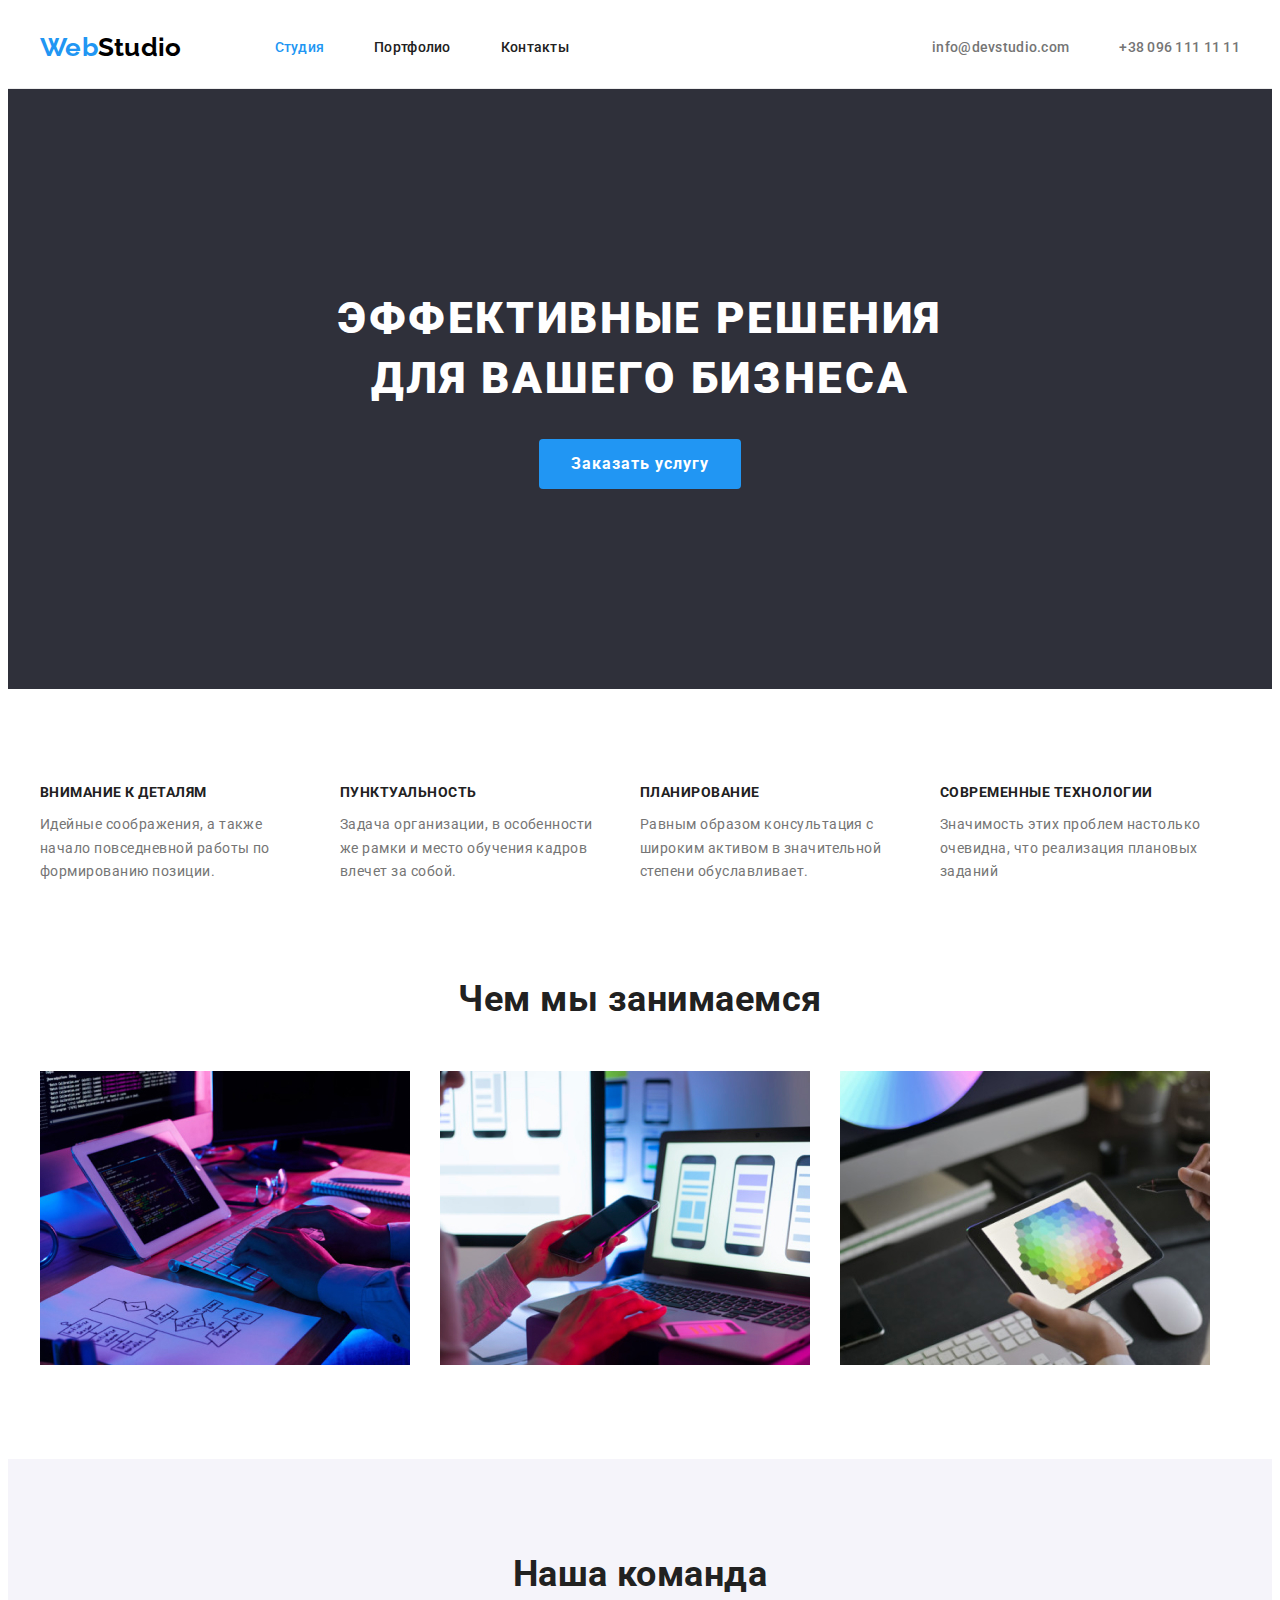
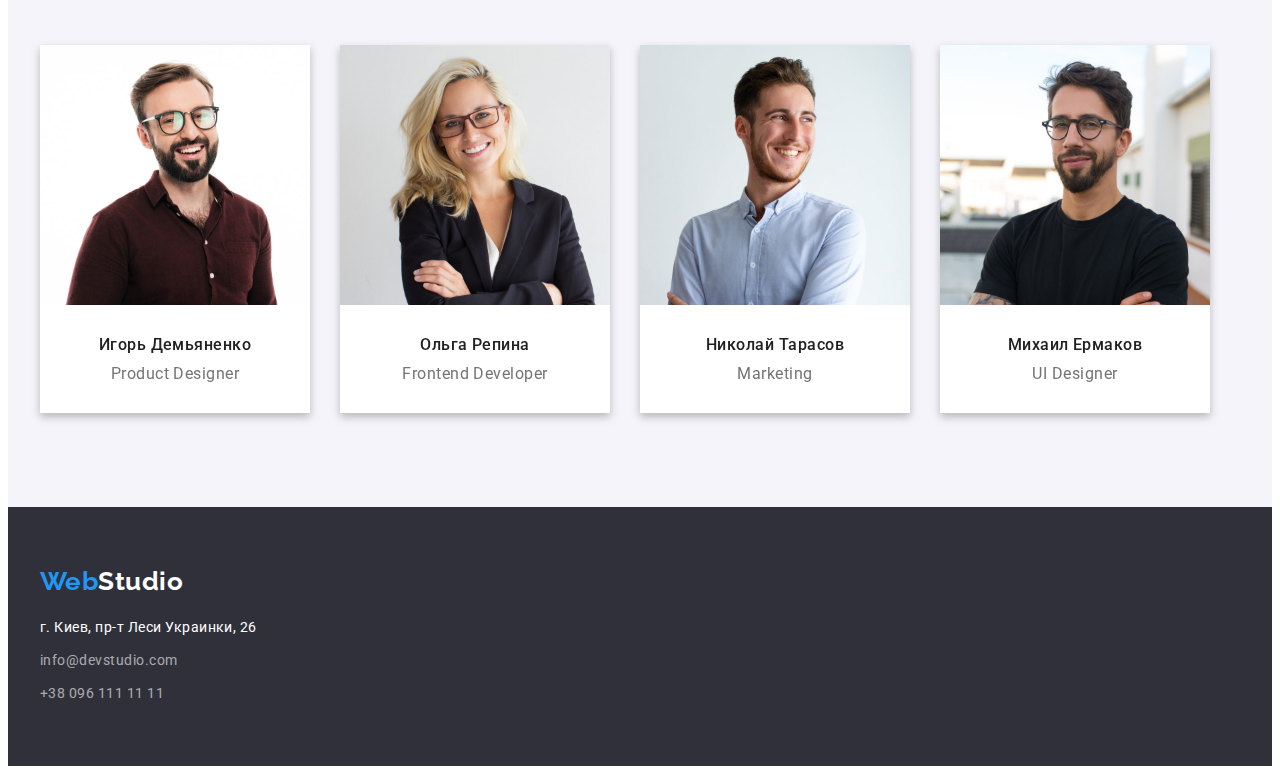
==== index.html @ c3791f67 "Initial commit" ====
<!DOCTYPE html>
<html lang="ru">
<head>
    <meta charset="UTF-8">
    <meta http-equiv="X-UA-Compatible" content="IE=edge">
    <meta name="viewport" content="width=device-width, initial-scale=1.0">
    <title>Главная страница Web Studio</title>
    <!--Project fonts-->
    <link href="https://fonts.googleapis.com/css2?family=Raleway:wght@700&family=Roboto:wght@400;500;700;900&display=swap"
        rel="stylesheet">
    <!--Normalize-->    
    <link rel="stylesheet" href="https://cdnjs.cloudflare.com/ajax/libs/modern-normalize/1.1.0/modern-normalize.min.css"
        integrity="sha512-wpPYUAdjBVSE4KJnH1VR1HeZfpl1ub8YT/NKx4PuQ5NmX2tKuGu6U/JRp5y+Y8XG2tV+wKQpNHVUX03MfMFn9Q=="
        crossorigin="anonymous" referrerpolicy="no-referrer" />
    <!--Costom styles-->
        <link rel="stylesheet" href="./css/styles.css">

</head>
<body>

    <!--Верхняя линия-->
    <header class="header">
        <div class="container main-nav">
        <nav class="main-nav">
        <a class="logo" href="./index.html">Web<span class="logoblk">Studio</span></a>

        <ul class="site-nav">
            <li class="item"><a href="" class="link current">Cтудия</a></li>
            <li class="item"><a href="./portfolio.html" class="link">Портфолио</a></li>
            <li class="item"><a href="" class="link">Контакты</a></li>
            </ul>
        </nav>
        <ul class="auth-nav">
            <li class="item">
                <a href="mailto:info@devstudio.com" class="link">info@devstudio.com</a>
            </li>

            <li class="item"><a href="tel:+380961111111" class="link">+38 096 111 11 11</a></li>
        </ul>
        </div>
    </header>
    <!--Контент-->
    <main>

        <!--Герой-->
        <section class="hero">
                <div class="container">
                <h1 class="hero-title">Эффективные решения для вашего бизнеса</h1>
                <button type="button" class="button">Заказать услугу</button>
                </div>
        </section>
        <!--Особенности-->
        <section class="section-feature section">
            <div class="container">
            <h2 class="section-title hidden">Наши преимущества</h2><!--скрытый заголовок-->
            <ul class="feature-list">
                <li class="item">
                    <h3 class="title">Внимание к деталям</h3>
                    <p class="feature-text">Идейные соображения, а также начало повседневной работы по формированию позиции.</p>
                </li>
                <li class="item">
                    <h3 class="title">Пунктуальность</h3>
                    <p class="feature-text">Задача организации, в особенности же рамки и место обучения кадров влечет за собой.</p>
                </li>
                <li class="item">
                    <h3 class="title">Планирование</h3>
                    <p class="feature-text">Равным образом консультация с широким активом в значительной степени обуславливает.</p>
                </li>
                <li class="item">
                    <h3 class="title">Современные технологии</h3>
                    <p class="feature-text">Значимость этих проблем настолько очевидна, что реализация плановых заданий</p>
                </li>
            </ul>
            </div>
        </section>
        <!--Чем мы занимаемся-->
        <section class="section-work section">
            <div class="container">
            <h2 class="section-title">Чем мы занимаемся</h2>
            <ul class="work-list">
                <li class="item">
                    <img class="images" src="./images/box/box1.jpg" alt="iPad c клавиатурой" width="370" height="294"/>
                </li>
                <li class="item">
                    <img class="images" src="./images/box/box2.jpg" alt="Работа за ноутбуком" width="370" height="294"/>
                </li>
                <li class="item">
                    <img class="images" src="./images/box/box3.jpg" alt="выбор цвета на iPad " width="370" height="294"/>
                </li>
            </ul>
            </div>
        </section>
        <!--Наша команда-->
        <section class="section-team section"> 
            <div class="container">
            <h2 class="section-title">Наша команда</h2>
            <ul class="team-list">
                <li class="item">
                    <img class="imeges" src="./images/teamcard/img1.jpg" alt="Product Designer" width="270" height="260">
                    <div class="team-description">
                    <p class="team-name">Игорь Демьяненко</p>
                    <p class="team-text">Product Designer</p>
                    </div>
                </li>
                <li class="item">
                    <img class="imeges" src="./images/teamcard/img2.jpg" alt="Frontend Developer" width="270" height="260">
                    <div class="team-description">
                    <p class="team-name">Ольга Репина</p>
                    <p class="team-text">Frontend Developer</p>
                    </div>
                </li>
                <li class="item">
                    <img class="imeges" src="./images/teamcard/img3.jpg" alt="Marketing" width="270" height="260">
                    <div class="team-description">
                    <p class="team-name">Николай Тарасов</p>
                    <p class="team-text">Marketing</p>
                    </div>
                </li>
                <li class="item">
                    <img class="imeges" src="./images/teamcard/img4.jpg" alt="UI Designer" width="270" height="260">
                    <div class="team-description">
                    <p class="team-name">Михаил Ермаков</p>
                    <p class="team-text">UI Designer</p>
                    </div>
                </li>
            </ul>
            </div>
        </section>
    </main>
    <!--Подвал-->
    <footer class="footer">
        <div class="container">
        <a class="logo" href="./index.html">Web<span class="logo-white">Studio</span></a>
        <address class="address">            
            
                    <p>г. Киев, пр-т Леси Украинки, 26</p>

                    <a href="mailto:info@devstudio.com" class="address-link">info@devstudio.com</a>
                
                    <a href="tel:+380961111111" class="address-link">+38 096 111 11 11</a> 
        
        </address>
        </div>

    </footer>
    
</body>
</html>
---- css/styles.css ----
:root {
    --primary-text-color:#757575;
    --title-text-color:#212121;
    --accent-color:#2196F3;
}
/* Главная страница */
body {
 background-color: #FFFFFF;
 color: var(--primary-text-color);
 font-family: Roboto, sans-serif;
 letter-spacing: 0.03em;
}

h1,h2,h3,h4,h5,h6,p,ul {
    margin: 0;
    padding: 0;
}

img {
    display: block;
    max-width: 100%;
    height: auto;
}

/* Утилиты */
.site-nav,
.auth-nav {
    list-style: none;
    padding: 0;
    margin: 0;
}
.container {
    width: 1200px;
    padding-left: 15px;
    padding-right: 15px;
    margin-left: auto;
    margin-right: auto;
    /* outline: 2px solid tomato; */
}  
.section {
    padding-top: 94px;
    padding-bottom: 94px;
}
.container .hidden {
    display: none;
}


/* Верхняя линия */

.header {  
 letter-spacing: 0.02em;
 font-weight: 500;
 font-size: 14px;
 line-height: 1.14;

 border-bottom: 1px solid #ECECEC;
}
.header .container {

}

  
.main-nav {
    display: flex;
    align-items: center;
}

.logo {
    margin-right: 93px;
    

    color: var(--accent-color);
    font-family: Raleway, cursive;
    font-weight: 700;
    font-size: 26px;
    line-height: 1.14;
    text-decoration: none;
}
.logoblk {
    color: #000000;
}
.logo-white {
    color: #ffffff;
}

/* Site nav */

.site-nav{
    display: flex;
}
.site-nav .item:not(:last-child) {
    margin-right: 50px;    
}
.site-nav .link {
    display: block;
    padding-top: 32px;
    padding-bottom: 32px;

    color:var(--title-text-color);
    text-decoration: none;  
}
.site-nav .link:hover, 
.site-nav .link:focus {
    color: var(--accent-color);
}

.site-nav .link.current {
    color: var(--accent-color);
}

/* Auth nav */

.auth-nav {
    display: flex;
    margin-left: auto;
}
.auth-nav .item:not(:last-child){
    margin-right: 50px;
}

.auth-nav .link {
    color:var(--primary-text-color);
    text-decoration: none;
}
.auth-nav .link:hover,
.auth-nav .link:focus{
    color: var(--accent-color);
}


/* Main */
/* Hero */

.hero {
    background-color: #2F303A;
    text-align: center;
    
    padding-top: 200px;
    padding-bottom: 200px;
 
}



.hero-title {
    margin: auto;
    width: 696px;
    text-align: center;
    margin-top: 0;
    margin-bottom: 30px;
    color: #FFFFFF;
       

    font-weight: 900;
    font-size: 44px;
    line-height: 1.36;
    letter-spacing: 0.06em;
    text-transform: uppercase;
    

}

/* Button */
.button {
    font-family: 'Roboto',sans-serif;
    color: #ffffff;
    background-color:var(--accent-color);
    font-weight: 700;
    font-size: 16px;
    line-height: 1.9;
    /* display: flex; */
    align-items: center;
    text-align: center;
    letter-spacing: 0.06em;
    cursor: pointer;

    border-radius: 4px;
    border: transparent;
    padding: 10px 32px;
    min-width: 200px;
    min-height: 50px;
    
}

.button:hover {
    background-color: #188CE8;
}
/* .button.primary{
   .button.secondary{  */

/* Section feature (Особености)*/

.section-feature {
    padding-bottom: 0;
}


.feature-list{
    list-style: none;
    display: flex;    
}

.feature-list .item {
    margin-right: 30px;
}
.feature-list .item:nth-child(4n){
    margin-right: 0;
}
.section-title {
    color: var(--title-text-color);
    font-weight: 700;
    font-size: 36px;
    line-height: 1.17;
    text-align: center;

    margin-top: 0px;
    margin-bottom: 50px;
}
.feature-list .title {
    color: var(--title-text-color);
    font-weight: 700;
    font-size: 14px;
    line-height: 1.4;
    text-transform: uppercase;

    margin-bottom: 10px;
    
}
.feature-text {
    font-size: 14px;
    line-height: 1.71;
    width: 270px; 
}

/* Work (Чем мы занимаемся) */

.section-work {

   
}
.work-list {
    display: flex;
    margin-bottom: 0;
    list-style: none;
}
.work-list .item {
   margin-right: 30px;  
}
.work-list .item:nth-child(3n){
    margin-right: 0px;
}
.work-list .images {
    display: block;
    height: auto;
    max-width: 100%;
}

/* Team (Наша команда) */

.section-team {
    background-color: #F5F4FA;
    
}
.team-list{
    list-style: none;
    display: flex;
}
.team-list .item {
    
    margin-right: 30px;
    background-color: #ffffff;
    filter: drop-shadow(0px 4px 4px rgba(0, 0, 0, 0.25));
}
.team-list .item:nth-child(4n){
    margin-right: 0;
}
.team-description {
    padding-top: 30px;
    padding-bottom: 30px;
    
}
.team-list .imeges {
    
}
.team-name {
    /* padding-top: 30px;
    padding-bottom: 10px; */

    color: var(--title-text-color);
    font-weight: 500;
    font-size: 16px;
    line-height: 1.19;

    text-align: center;
    padding-bottom: 10px;

}
.team-text {
    font-size: 16px;
    line-height: 1.19;
    text-align: center;

    /* padding-bottom: 30px; */
}
/* Footer */

.footer {
    padding-top: 60px;
    padding-bottom: 60px;

    background-color: #2F303A;   
}
.footer .logo {
    display: block;
    padding-bottom: 20px;
}
/* Address */

.address-link {
    color:rgba(255, 255, 255, 0.6);
    text-decoration: none;
    display: block; 
    margin-top: 9px;  
}

.address {
    color: #ffffff;
    font-family: Roboto , sans-serif;
    font-style: normal;
    font-weight: 400;
    font-size: 14px;
    line-height: 1.71;

    display: block;    
}

.address-link:hover,
.address-link:focus{
   color: var(--accent-color); 
}

/* Портфолио */

/* Button */

.list-filter { 
    display: flex;
    margin-bottom: 50px;

    align-items: center;
    justify-content: center;
    list-style: none;

    
}
.list-filter .item {
    margin-right: 8px;
    
}
.list-filter .item:nth-child(5n){
    margin-right: 0;
}
.btn-filter {
    font-family: Roboto ,sans-serif;
    color: var(--title-text-color);
    background-color: #F5F4FA;
    font-weight: 500;
    font-size: 16px;
    line-height: 1.62;
    text-align: center;
    letter-spacing: 0.03em;
    list-style: none;
    cursor: pointer;
    

    border-radius: 4px;
    border: none;
    padding: 6px 22px;
    
}
.btn-filter:hover,
.btn-filter:focus {
    color: #ffffff;
    background-color:var(--accent-color);
}
/* Gallery (Галерея) */


.gallery {
    display: flex;
    flex-wrap: wrap;
    list-style: none;    
}
.gallery .items {
    width: 370px;
    margin-right: 30px;
    margin-bottom: 30px;
    
    display: block;        
}
.gallery .items:hover {
    box-shadow: 0px 4px 4px rgba(0, 0, 0, 0.25);
}

.items .gallery-link{
    display: block;
      
}
.gallery .items:nth-child(3n){
    margin-right: 0;
}
.gallery .items:nth-last-child(-n + 3){
    margin-bottom: 0;
}
.gallery-link {
    text-decoration: none;        
}
.gallery-title {

    color: var(--title-text-color);
    font-weight: 700;
    font-size: 18px;
    line-height: 2;
    letter-spacing: 0.06em;
    
}
.gallery-text {
    color: var(--primary-text-color);
    font-size: 16px;
    line-height: 1.88;   
}
  

.gallery-description {

    padding: 20px 24px;
    border: 1px solid #EEEEEE;;
    border-top: none;    
}
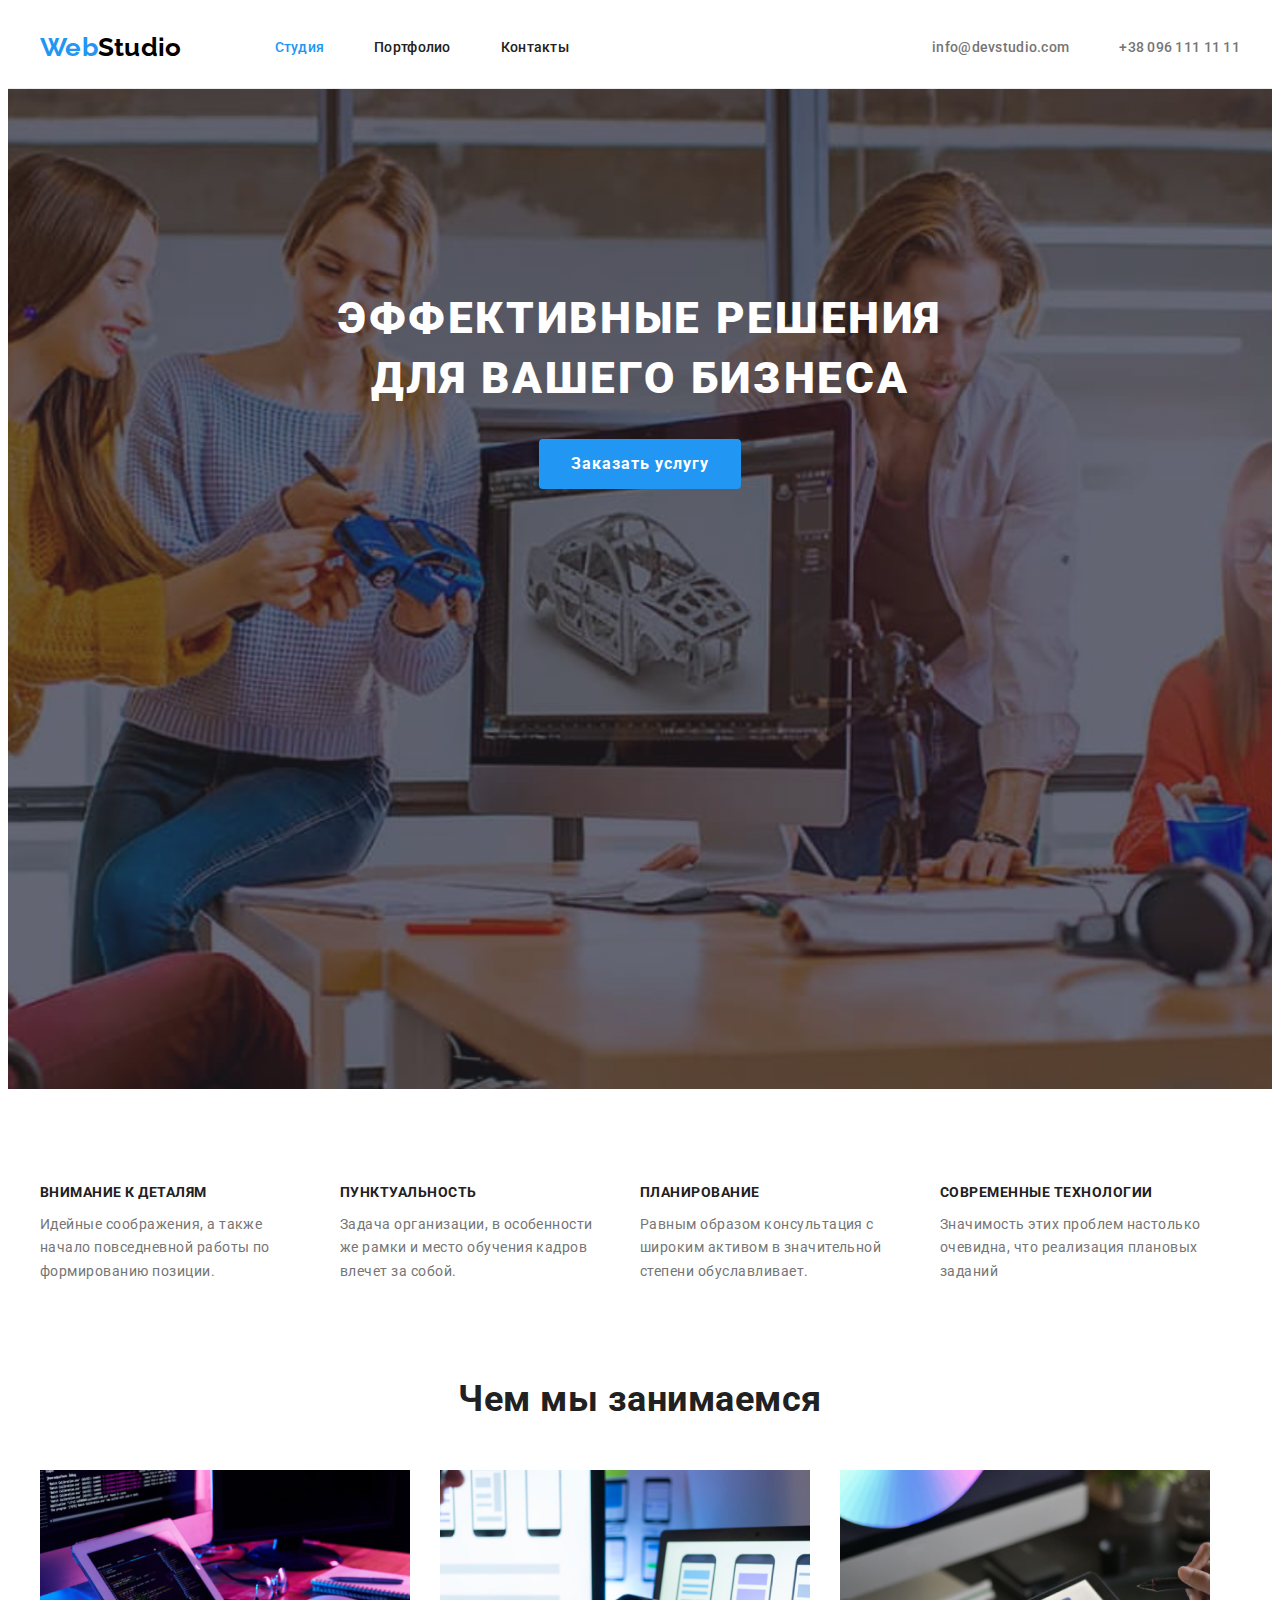
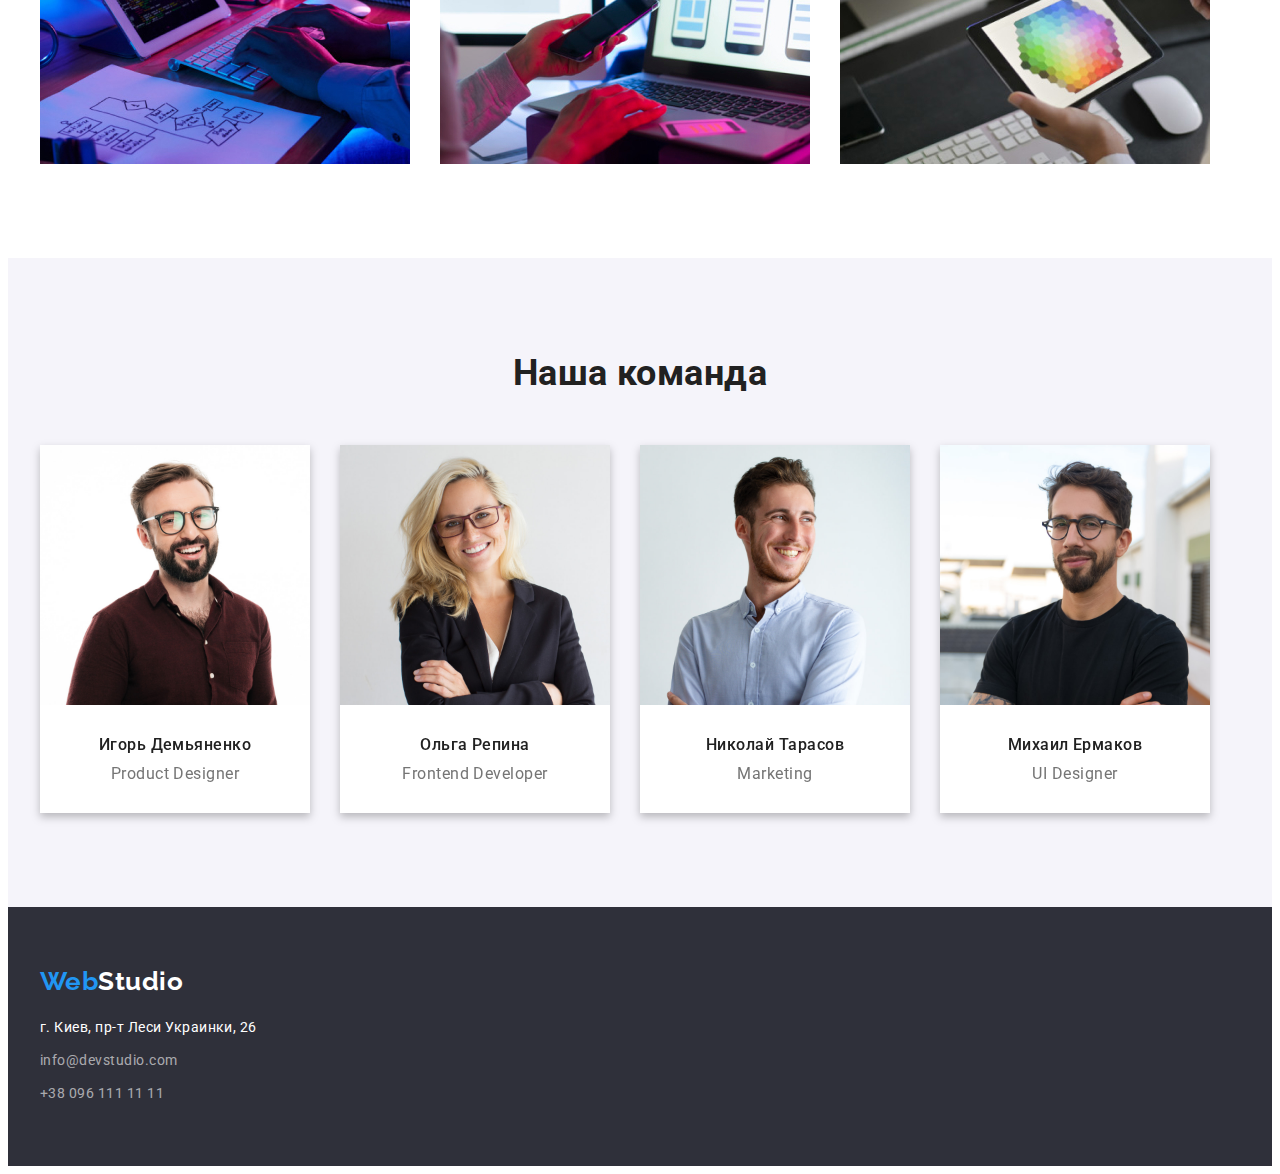
==== commit af835dbc: "Добавляет фон секции герой" ====
--- a/index.html
+++ b/index.html
@@ -43,7 +43,7 @@
     <main>
 
         <!--Герой-->
-        <section class="hero">
+        <section class="hero overlay">
                 <div class="container">
                 <h1 class="hero-title">Эффективные решения для вашего бизнеса</h1>
                 <button type="button" class="button">Заказать услугу</button>
--- a/css/styles.css
+++ b/css/styles.css
@@ -130,6 +130,7 @@
 
 
 /* Main */
+
 /* Hero */
 
 .hero {
@@ -137,8 +138,7 @@
     text-align: center;
     
     padding-top: 200px;
-    padding-bottom: 200px;
- 
+    padding-bottom: 200px; 
 }
 
 
@@ -151,7 +151,6 @@
     margin-bottom: 30px;
     color: #FFFFFF;
        
-
     font-weight: 900;
     font-size: 44px;
     line-height: 1.36;
@@ -169,7 +168,6 @@
     font-weight: 700;
     font-size: 16px;
     line-height: 1.9;
-    /* display: flex; */
     align-items: center;
     text-align: center;
     letter-spacing: 0.06em;
@@ -179,8 +177,7 @@
     border: transparent;
     padding: 10px 32px;
     min-width: 200px;
-    min-height: 50px;
-    
+    min-height: 50px;   
 }
 
 .button:hover {
@@ -188,6 +185,23 @@
 }
 /* .button.primary{
    .button.secondary{  */
+
+.overlay{
+    max-width: 1600px;
+    height: 600px;
+    margin-left: auto;
+    margin-right: auto;
+    background-image:linear-gradient(
+        to right,
+        rgba(47, 48, 58, 0.4),
+        rgba(47, 48, 58, 0.4)
+    ),   
+    url("../images/hero/Img\ \(1\).jpg");
+
+    background-size:cover;
+    background-repeat: no-repeat;
+    background-position: center;
+}    
 
 /* Section feature (Особености)*/
 
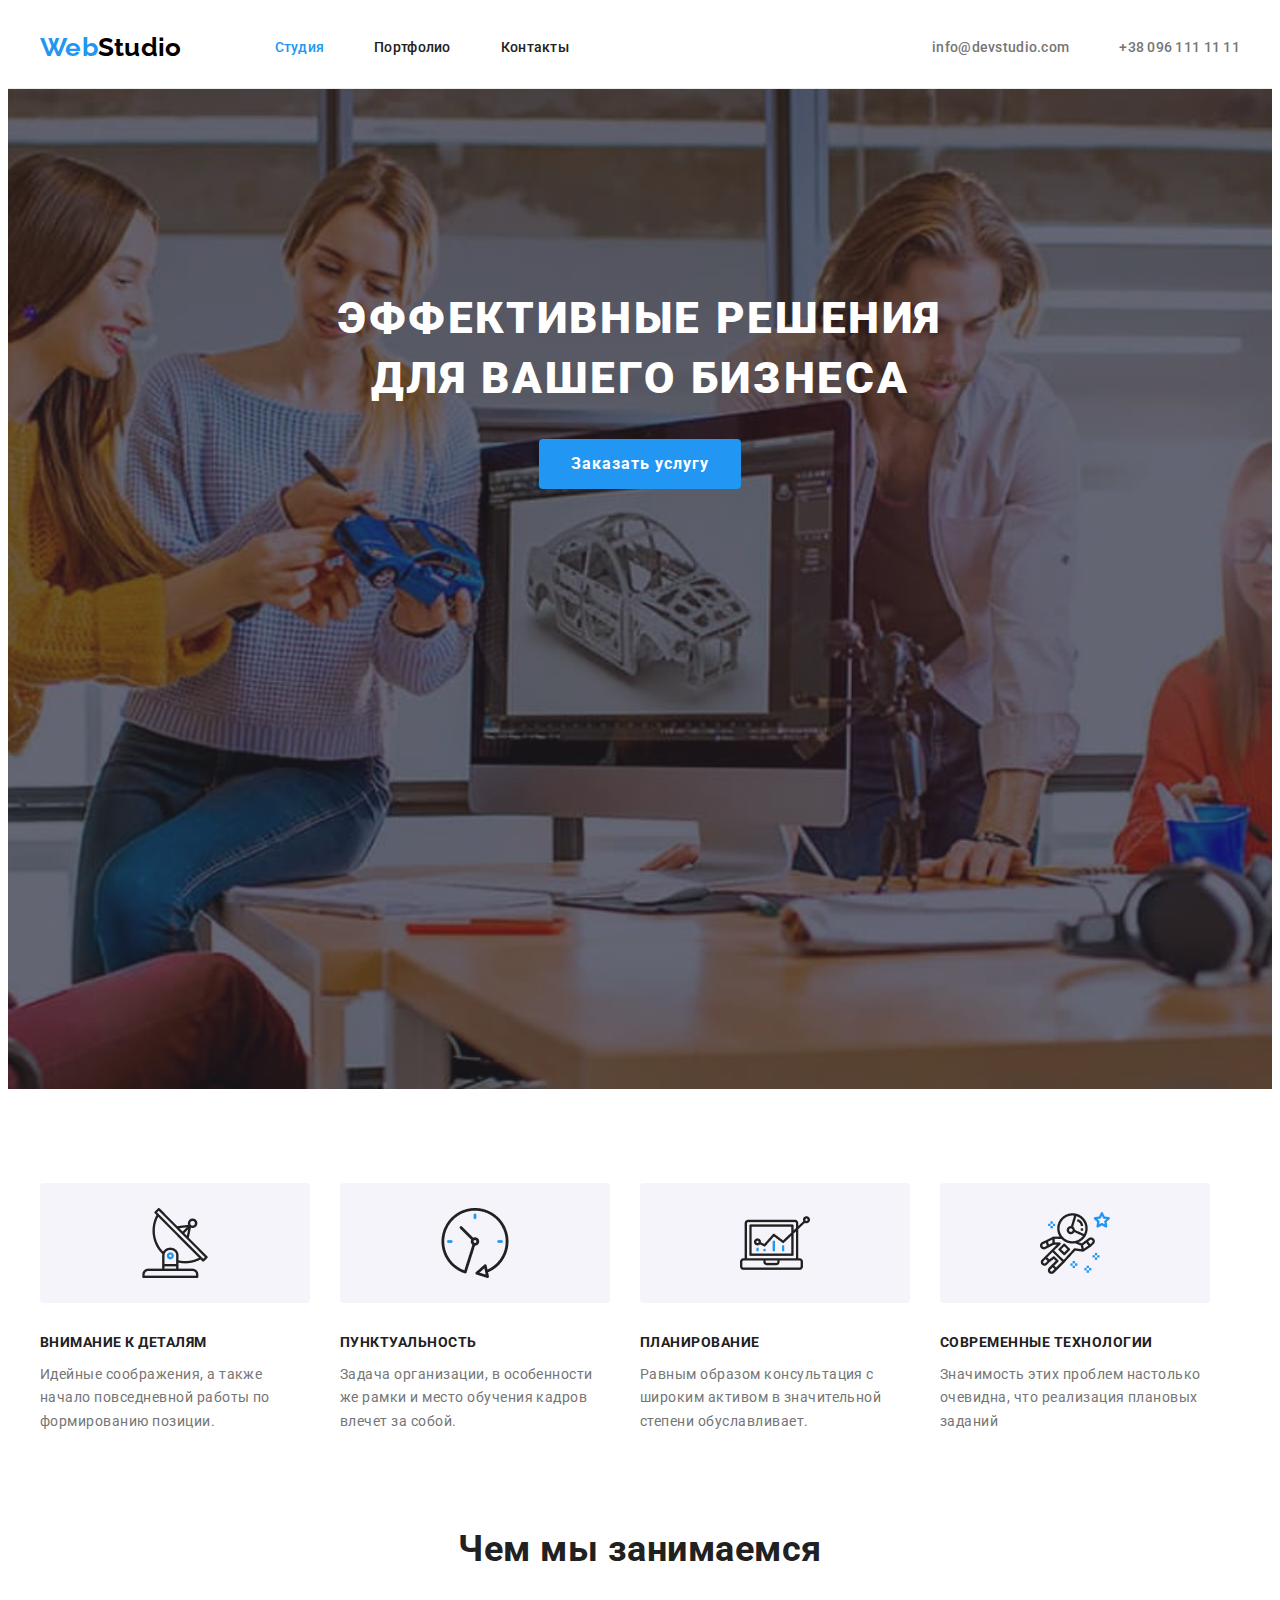
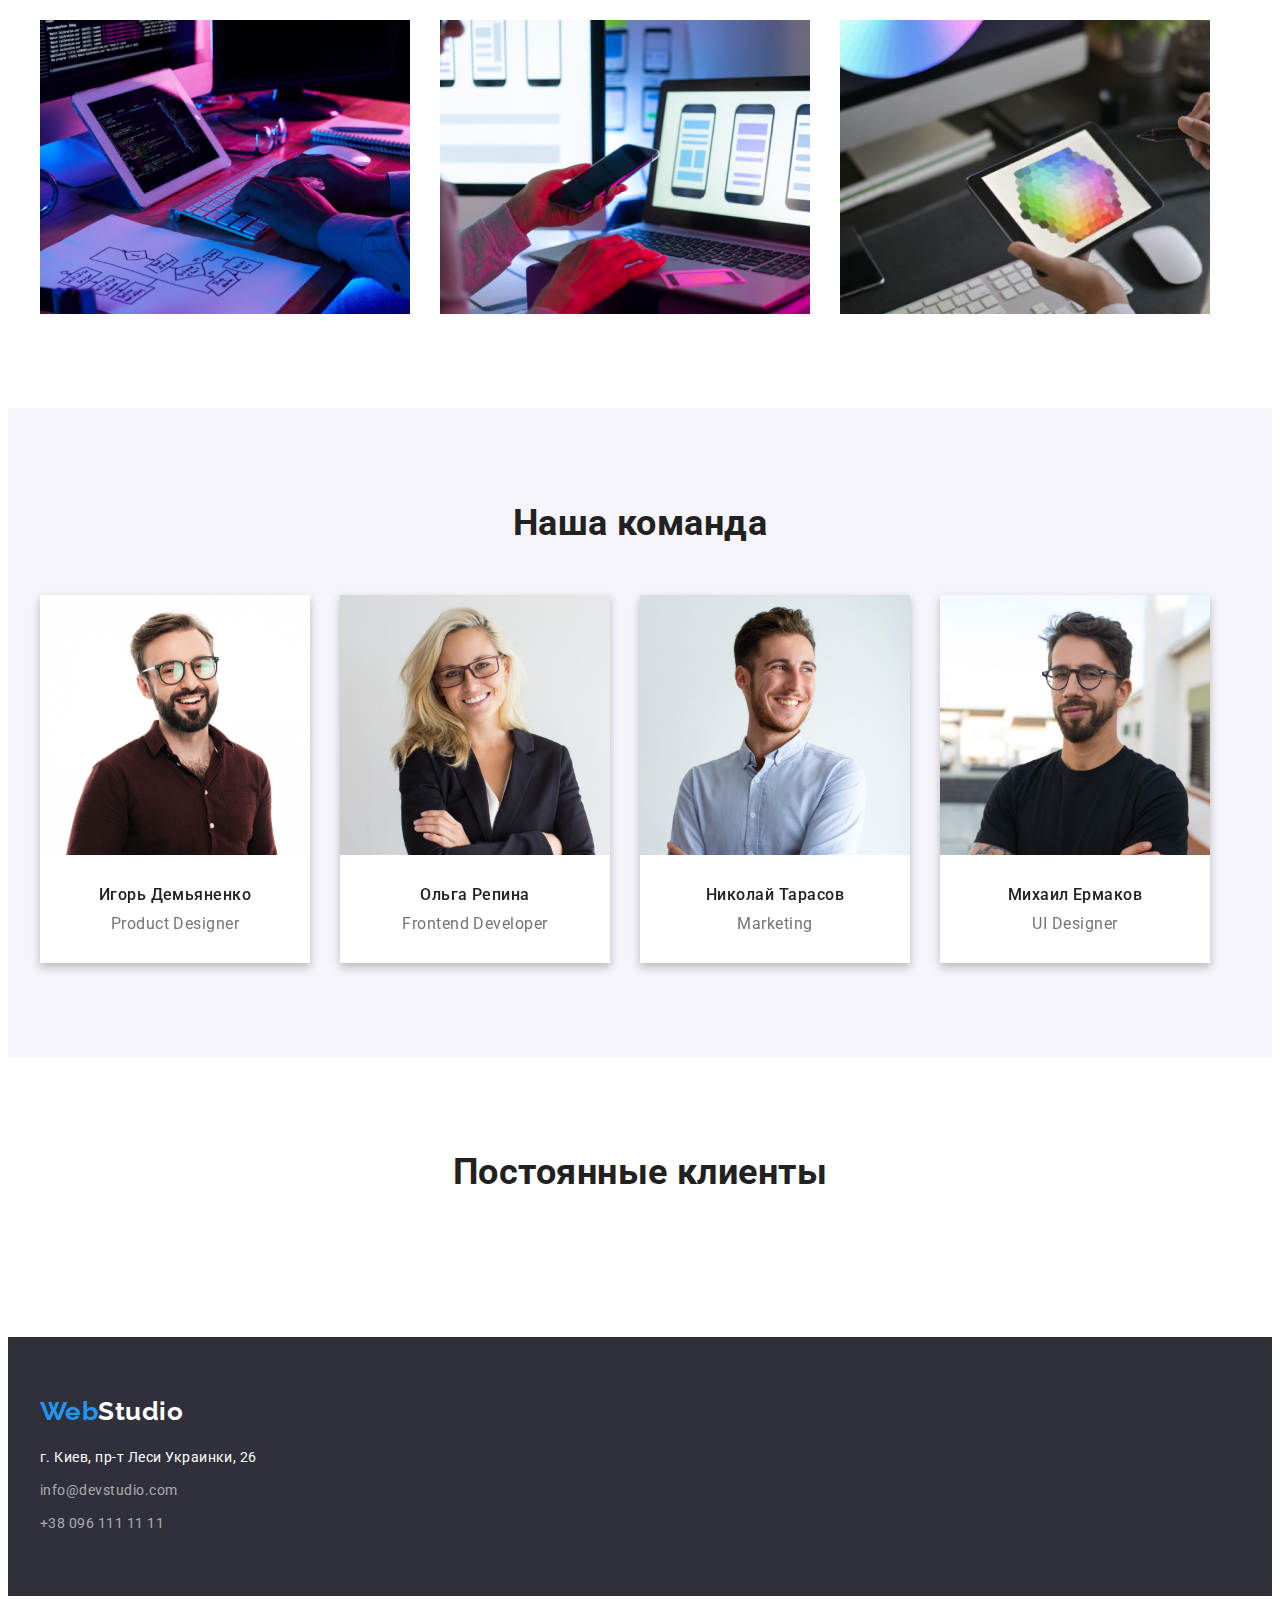
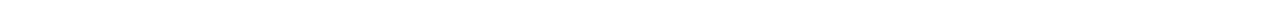
==== commit aecf98f1: "Добавляет иконки в "особенности "" ====
--- a/index.html
+++ b/index.html
@@ -54,19 +54,19 @@
             <div class="container">
             <h2 class="section-title hidden">Наши преимущества</h2><!--скрытый заголовок-->
             <ul class="feature-list">
-                <li class="item">
+                <li class="item icon-antenna">
                     <h3 class="title">Внимание к деталям</h3>
                     <p class="feature-text">Идейные соображения, а также начало повседневной работы по формированию позиции.</p>
                 </li>
-                <li class="item">
+                <li class="item icon-clock">
                     <h3 class="title">Пунктуальность</h3>
                     <p class="feature-text">Задача организации, в особенности же рамки и место обучения кадров влечет за собой.</p>
                 </li>
-                <li class="item">
+                <li class="item icon-diagram">
                     <h3 class="title">Планирование</h3>
                     <p class="feature-text">Равным образом консультация с широким активом в значительной степени обуславливает.</p>
                 </li>
-                <li class="item">
+                <li class="item icon-astronaut">
                     <h3 class="title">Современные технологии</h3>
                     <p class="feature-text">Значимость этих проблем настолько очевидна, что реализация плановых заданий</p>
                 </li>
@@ -126,6 +126,12 @@
             </ul>
             </div>
         </section>
+        <!--Постоянные клиенты-->
+        <section class="section-clients section">
+            <div class="container">
+                <h2 class="section-title">Постоянные клиенты</h2>
+            </div>
+        </section>
     </main>
     <!--Подвал-->
     <footer class="footer">
--- a/css/styles.css
+++ b/css/styles.css
@@ -221,6 +221,30 @@
 .feature-list .item:nth-child(4n){
     margin-right: 0;
 }
+.feature-list .item::before {
+    display:block;
+    content: "";
+    
+    height: 120px;
+    background: #F5F4FA;
+    border-radius: 4px;
+    
+    margin-bottom: 30px;
+    background-repeat: no-repeat;
+    background-position: center;
+}
+.feature-list .icon-antenna::before {
+    background-image: url("../images/icons/antenna.png");
+}
+.feature-list .icon-clock::before {
+    background-image: url("../images/icons/clock.png");
+}
+.feature-list .icon-diagram::before{
+    background-image: url("../images/icons/diagram.png");
+}
+.feature-list .icon-astronaut::before {
+    background-image: url("../images/icons/astronaut.png");
+}
 .section-title {
     color: var(--title-text-color);
     font-weight: 700;
@@ -314,9 +338,12 @@
     font-size: 16px;
     line-height: 1.19;
     text-align: center;
-
     /* padding-bottom: 30px; */
 }
+
+/* Clients */
+
+
 /* Footer */
 
 .footer {
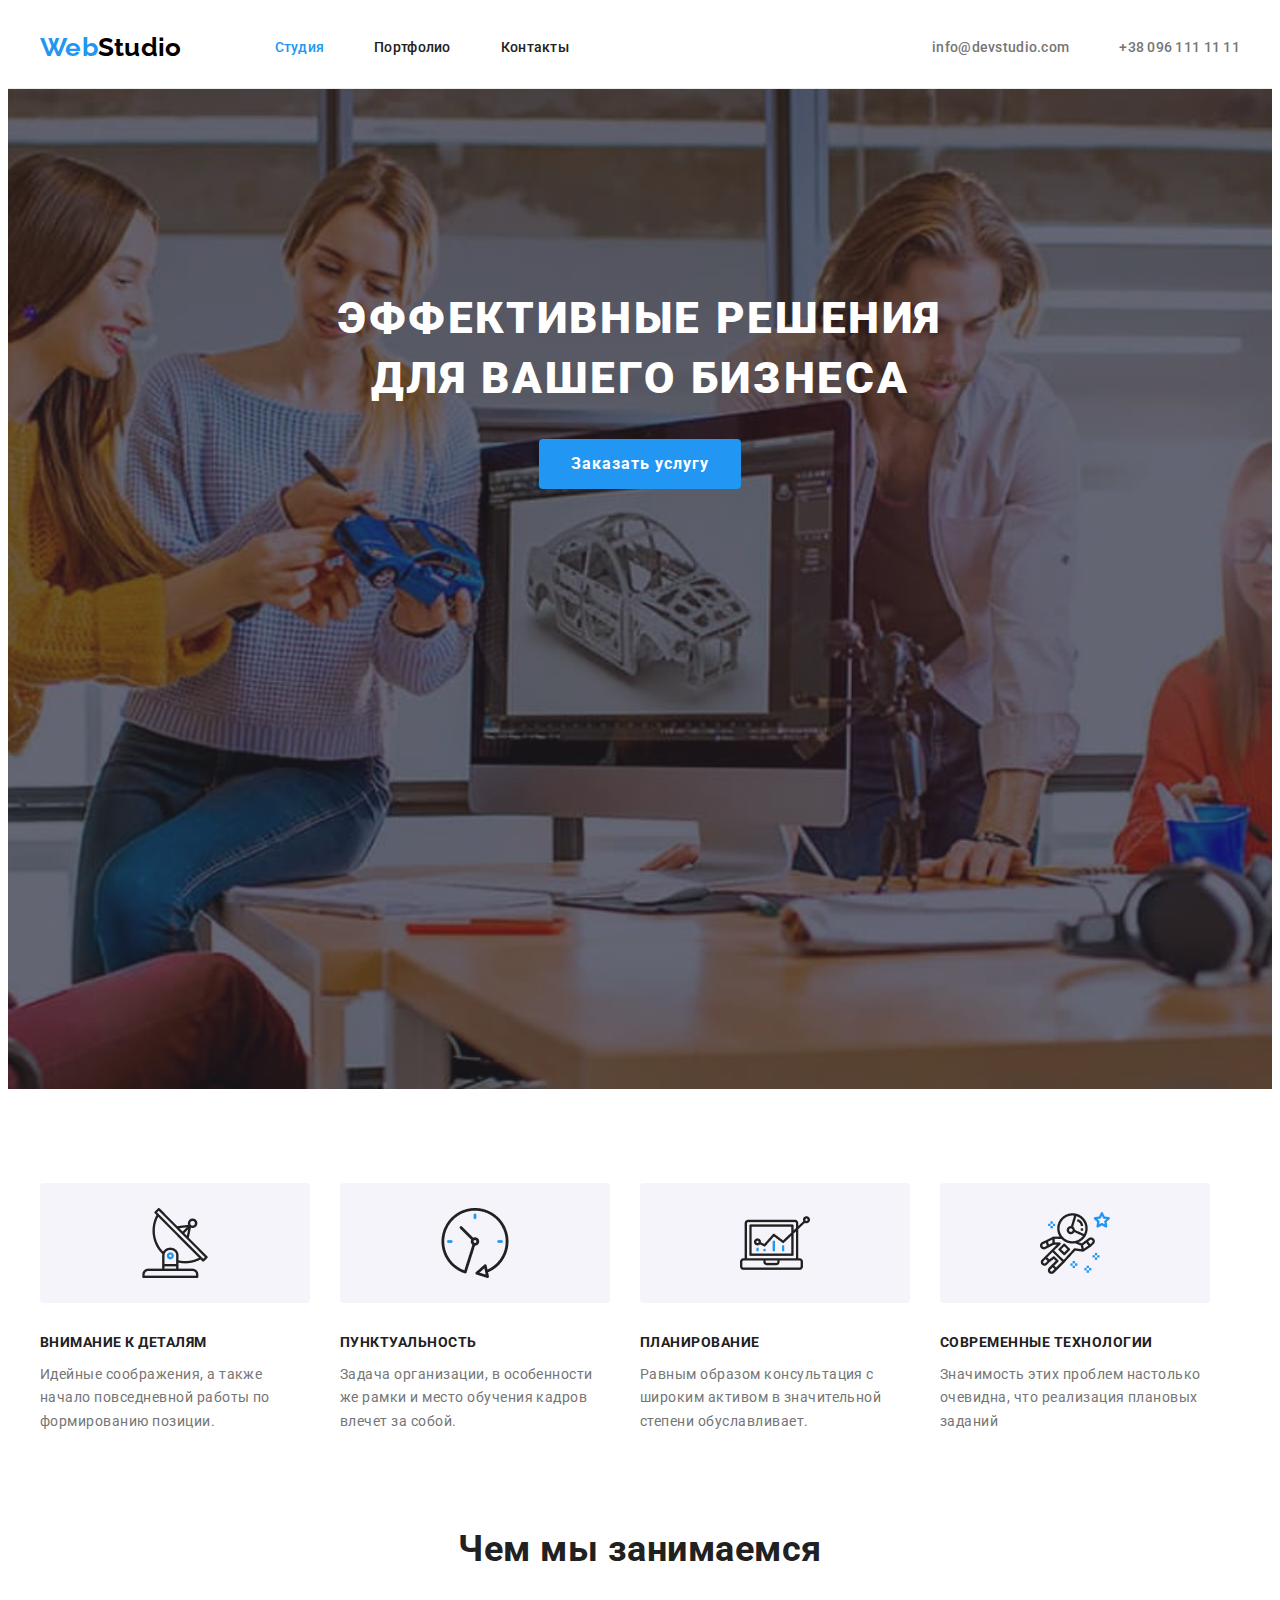
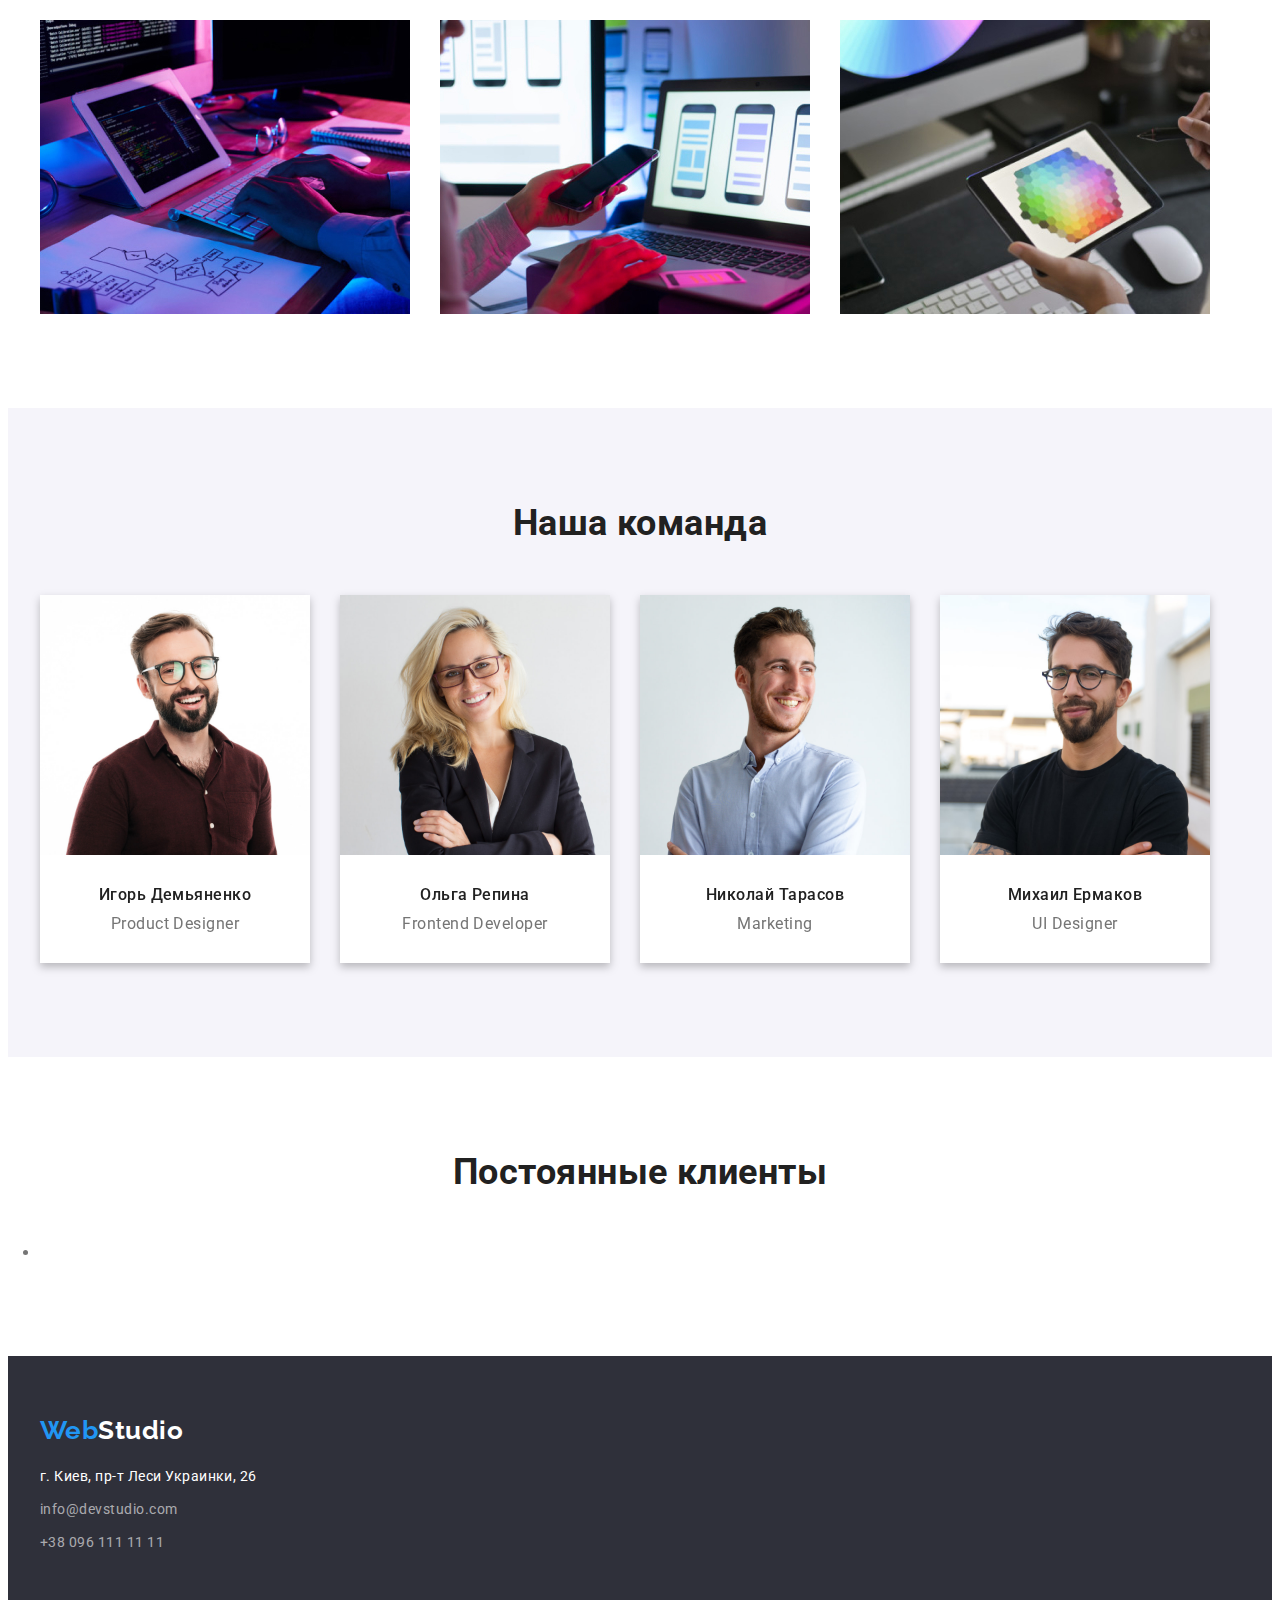
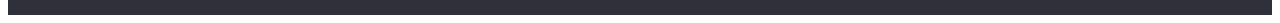
==== commit ea58b995: "Добавляет иконки svg" ====
--- a/index.html
+++ b/index.html
@@ -130,6 +130,12 @@
         <section class="section-clients section">
             <div class="container">
                 <h2 class="section-title">Постоянные клиенты</h2>
+                <ul>
+                    <li>
+                        <a href=""></a>
+                    </li>
+                   
+                </ul>
             </div>
         </section>
     </main>
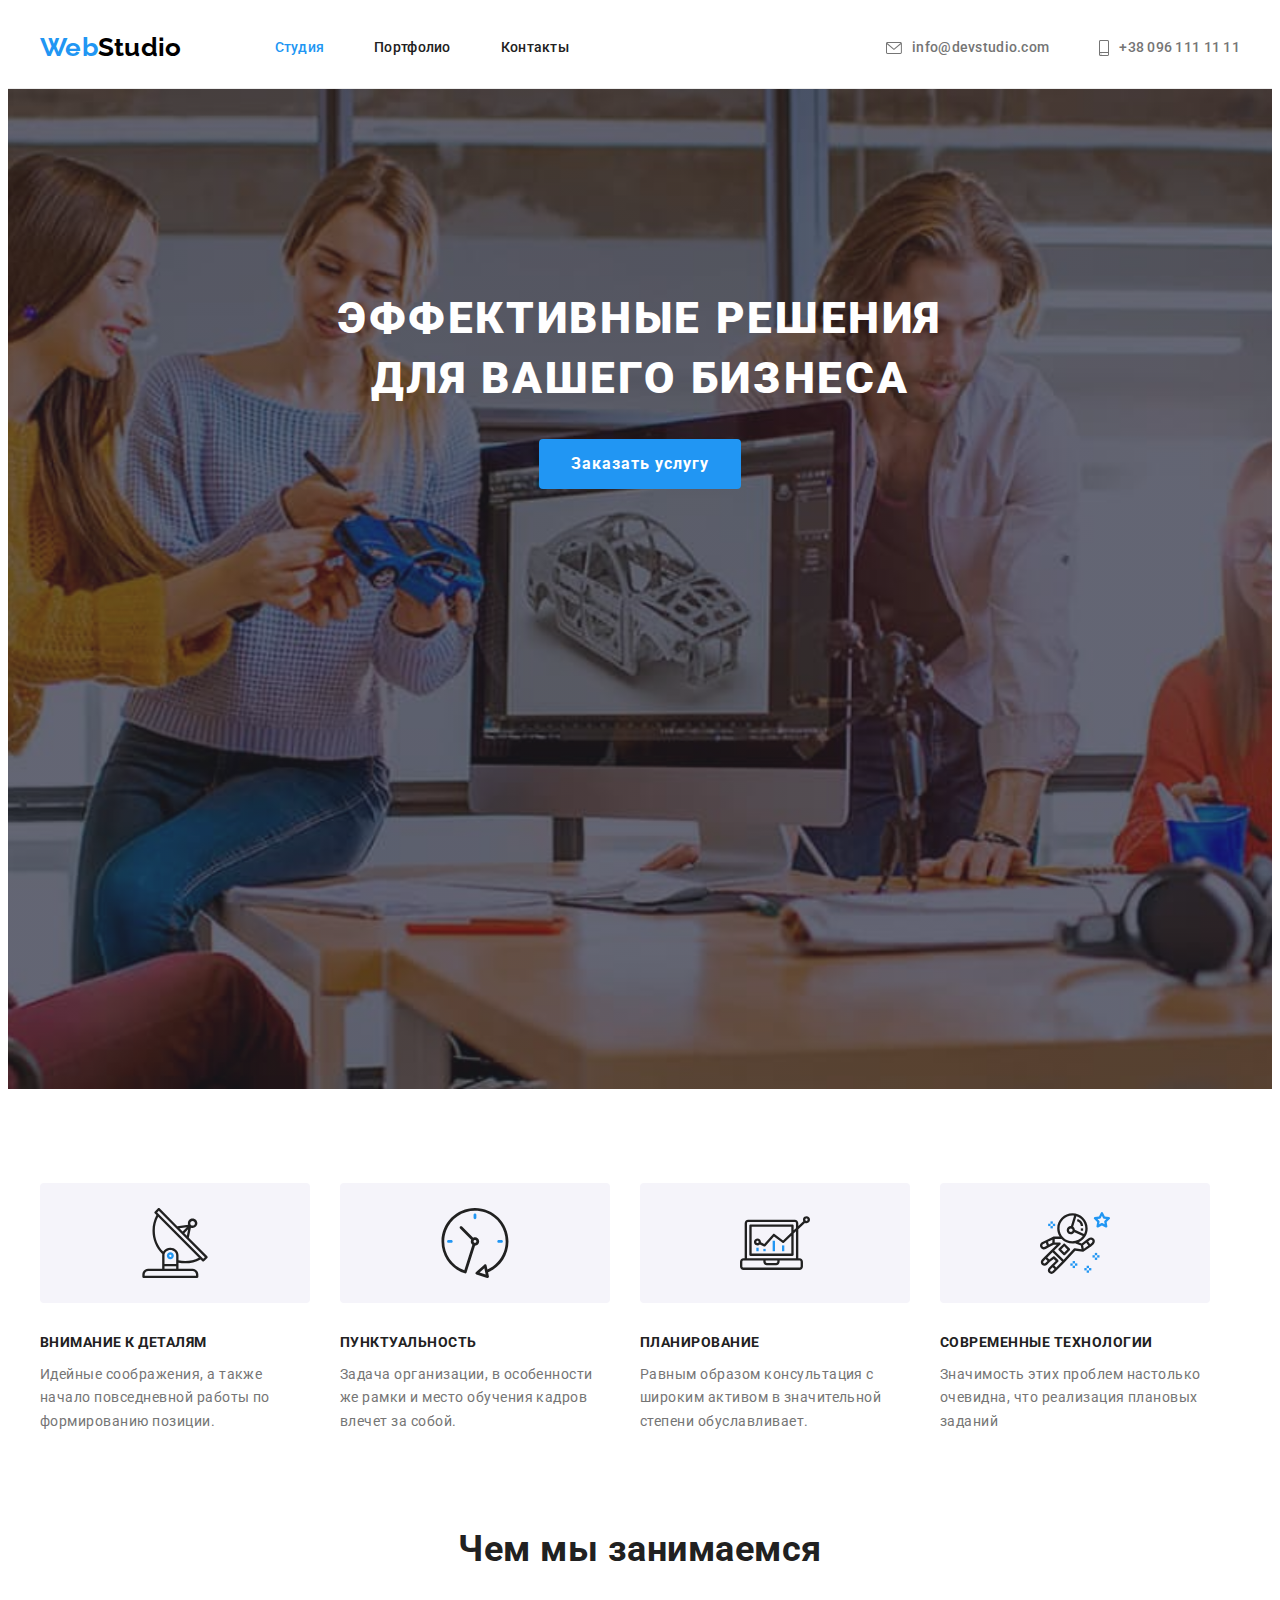
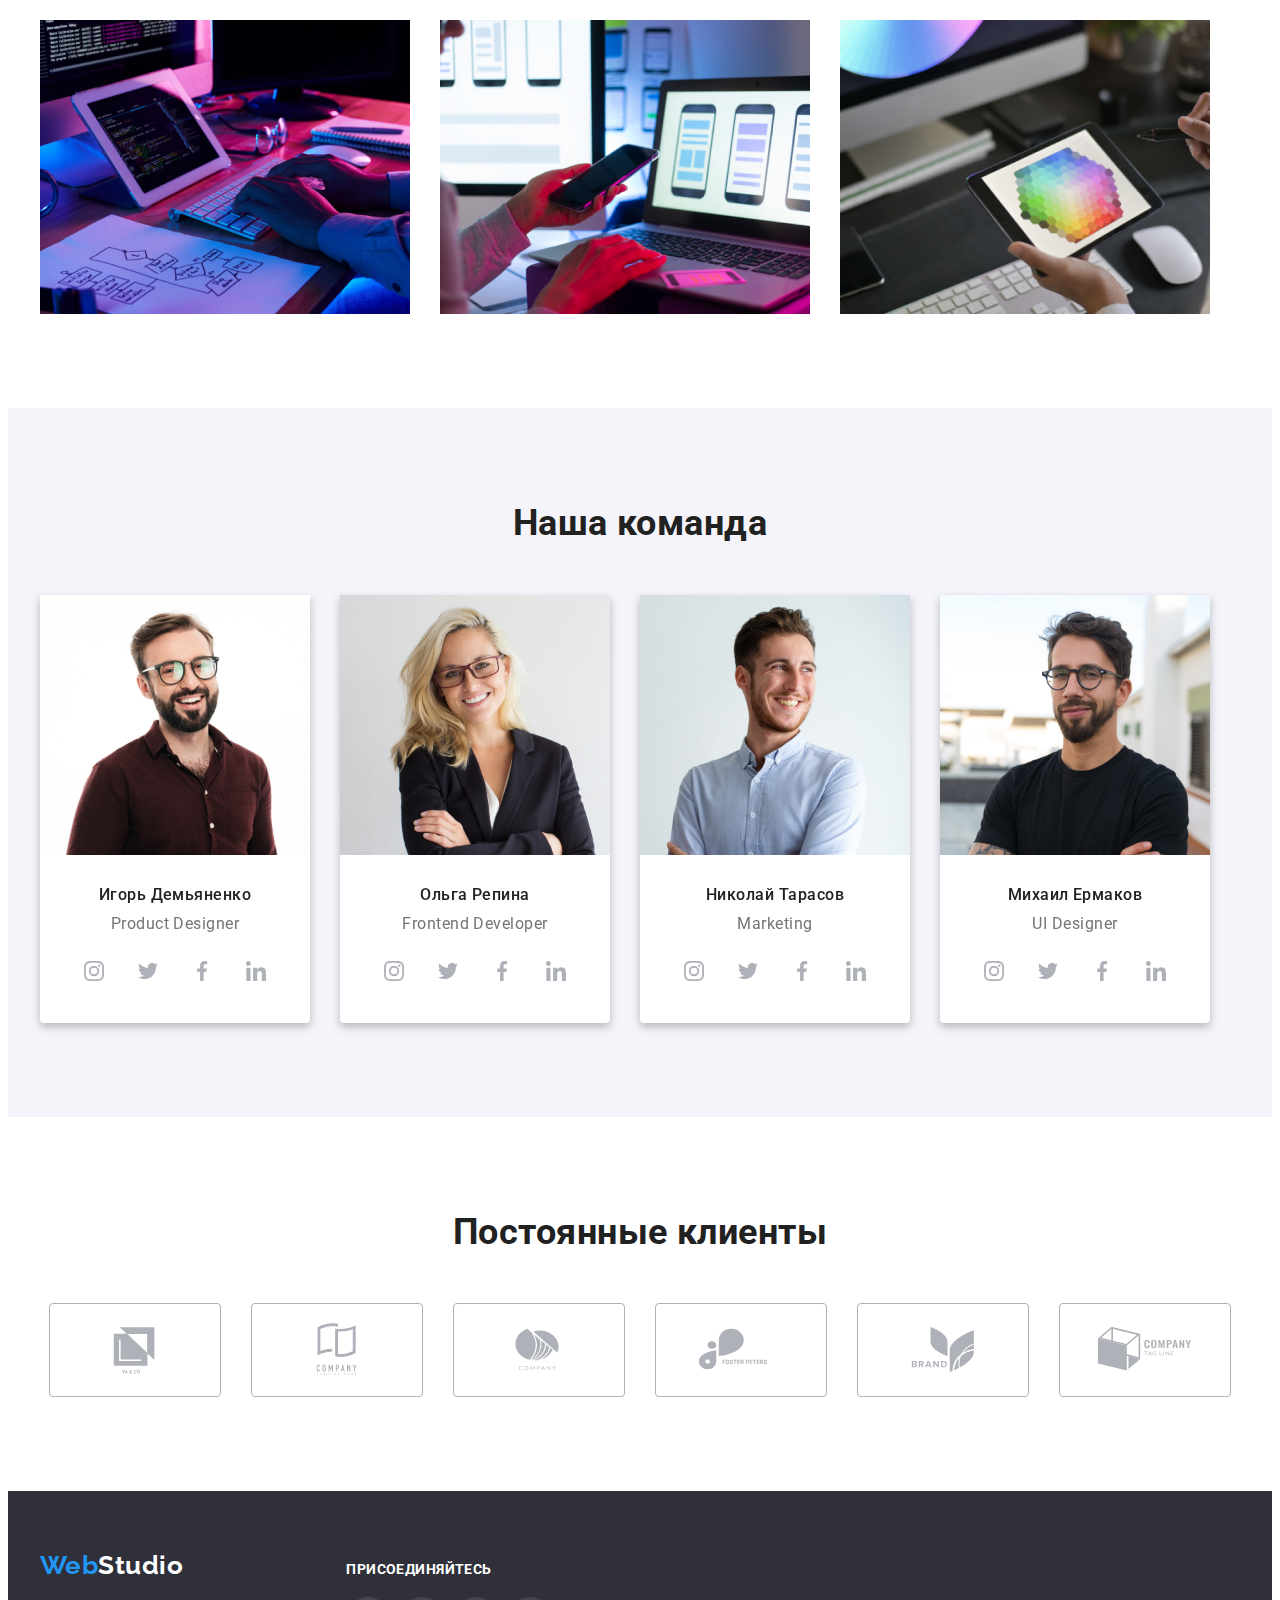
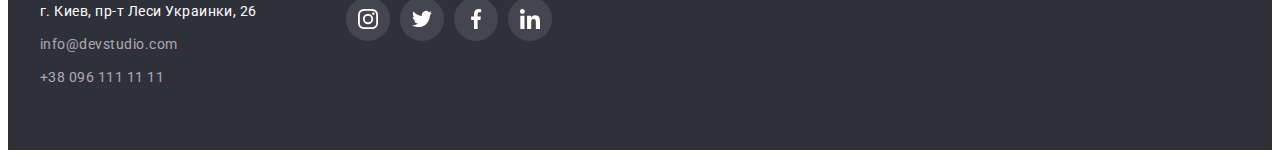
==== commit 96acafd4: "Добавляет  иконки  соцсетей" ====
--- a/index.html
+++ b/index.html
@@ -32,10 +32,18 @@
         </nav>
         <ul class="auth-nav">
             <li class="item">
-                <a href="mailto:info@devstudio.com" class="link">info@devstudio.com</a>
+                <a href="mailto:info@devstudio.com" class="link">
+                    <svg class="auth-nav-icon" width="16" height="12">
+                        <use href="./images/sprite.svg#envelope"></use>
+                    </svg> info@devstudio.com</a>
             </li>
 
-            <li class="item"><a href="tel:+380961111111" class="link">+38 096 111 11 11</a></li>
+            <li class="item">
+                <a href="tel:+380961111111" class="link">
+                    <svg class="auth-nav-icon"  width="10" height="16">
+                        <use href="./images/sprite.svg#smartphone"></use>
+                    </svg> +38 096 111 11 11</a>
+            </li>
         </ul>
         </div>
     </header>
@@ -54,19 +62,39 @@
             <div class="container">
             <h2 class="section-title hidden">Наши преимущества</h2><!--скрытый заголовок-->
             <ul class="feature-list">
-                <li class="item icon-antenna">
+                <li class="item">
+                    <div class="feature-icon-blok">
+                    <svg class="feature-icon" width="70" height="70">
+                        <use href="./images/sprite.svg#antenna"></use>
+                    </svg>
+                    </div>
                     <h3 class="title">Внимание к деталям</h3>
                     <p class="feature-text">Идейные соображения, а также начало повседневной работы по формированию позиции.</p>
                 </li>
-                <li class="item icon-clock">
+                <li class="item">
+                    <div class="feature-icon-blok">
+                        <svg class="feature-icon" width="70" height="70">
+                            <use href="./images/sprite.svg#clock"></use>
+                        </svg>
+                    </div>
                     <h3 class="title">Пунктуальность</h3>
                     <p class="feature-text">Задача организации, в особенности же рамки и место обучения кадров влечет за собой.</p>
                 </li>
-                <li class="item icon-diagram">
+                <li class="item">
+                    <div class="feature-icon-blok">
+                        <svg class="feature-icon" width="70" height="70">
+                            <use href="./images/sprite.svg#diagram"></use>
+                        </svg>
+                    </div>
                     <h3 class="title">Планирование</h3>
                     <p class="feature-text">Равным образом консультация с широким активом в значительной степени обуславливает.</p>
                 </li>
-                <li class="item icon-astronaut">
+                <li class="item">
+                    <div class="feature-icon-blok">
+                        <svg class="feature-icon" width="70" height="70">
+                            <use href="./images/sprite.svg#astronaut"></use>
+                        </svg>
+                    </div>
                     <h3 class="title">Современные технологии</h3>
                     <p class="feature-text">Значимость этих проблем настолько очевидна, что реализация плановых заданий</p>
                 </li>
@@ -100,13 +128,73 @@
                     <div class="team-description">
                     <p class="team-name">Игорь Демьяненко</p>
                     <p class="team-text">Product Designer</p>
-                    </div>
-                </li>
+                    <ul class="socials-list">
+                        <li class="socials-item">
+                            <a class="socials-link" href="" target="_blank" rel="noopener noreferrer" aria-label="иконка Instagram">
+                                <svg class="socials-icon" width="20" height="20">
+                                    <use href="./images/sprite.svg#instagram"></use>
+                                </svg>
+                            </a>
+                        </li>
+                        <li class="socials-item">
+                            <a class="socials-link" href="" target="_blank" rel="noopener noreferrer" aria-label="иконка Twitter">
+                                <svg class="socials-icon" width="20" height="20">
+                                    <use href="./images/sprite.svg#twitter"></use>
+                                </svg>
+                            </a>
+                        </li>
+                        <li class="socials-item">
+                            <a class="socials-link" href="" target="_blank" rel="noopener noreferrer" aria-label="иконка Facebook">
+                                <svg class="socials-icon" width="20" height="20">
+                                    <use href="./images/sprite.svg#facebook"></use>
+                                </svg>
+                            </a>
+                        </li>
+                        <li class="socials-item">
+                            <a class="socials-link" href="" target="_blank" rel="noopener noreferrer" aria-label="иконка Linkedin">
+                                <svg class="socials-icon" width="20" height="20">
+                                    <use href="./images/sprite.svg#linkedin"></use>
+                                </svg>
+                            </a>
+                        </li>
+                    </ul>
+                </div>
+                </li>     
                 <li class="item">
                     <img class="imeges" src="./images/teamcard/img2.jpg" alt="Frontend Developer" width="270" height="260">
                     <div class="team-description">
                     <p class="team-name">Ольга Репина</p>
                     <p class="team-text">Frontend Developer</p>
+                    <ul class="socials-list">
+                        <li class="socials-item">
+                            <a class="socials-link" href="" target="_blank" rel="noopener noreferrer" aria-label="иконка Instagram">
+                                <svg class="socials-icon" width="20" height="20">
+                                    <use href="./images/sprite.svg#instagram"></use>
+                                </svg>
+                            </a>
+                        </li>
+                        <li class="socials-item">
+                            <a class="socials-link" href="" target="_blank" rel="noopener noreferrer" aria-label="иконка Twitter">
+                                <svg class="socials-icon" width="20" height="20">
+                                    <use href="./images/sprite.svg#twitter"></use>
+                                </svg>
+                            </a>
+                        </li>
+                        <li class="socials-item">
+                            <a class="socials-link" href="" target="_blank" rel="noopener noreferrer" aria-label="иконка Facebook">
+                                <svg class="socials-icon" width="20" height="20">
+                                    <use href="./images/sprite.svg#facebook"></use>
+                                </svg>
+                            </a>
+                        </li>
+                        <li class="socials-item">
+                            <a class="socials-link" href="" target="_blank" rel="noopener noreferrer" aria-label="иконка Linkedin">
+                                <svg class="socials-icon" width="20" height="20">
+                                    <use href="./images/sprite.svg#linkedin"></use>
+                                </svg>
+                            </a>
+                        </li>
+                    </ul>
                     </div>
                 </li>
                 <li class="item">
@@ -114,6 +202,36 @@
                     <div class="team-description">
                     <p class="team-name">Николай Тарасов</p>
                     <p class="team-text">Marketing</p>
+                    <ul class="socials-list">
+                        <li class="socials-item">
+                            <a class="socials-link" href="" target="_blank" rel="noopener noreferrer" aria-label="иконка Instagram">
+                                <svg class="socials-icon" width="20" height="20">
+                                    <use href="./images/sprite.svg#instagram"></use>
+                                </svg>
+                            </a>
+                        </li>
+                        <li class="socials-item">
+                            <a class="socials-link" href="" target="_blank" rel="noopener noreferrer" aria-label="иконка Twitter">
+                                <svg class="socials-icon" width="20" height="20">
+                                    <use href="./images/sprite.svg#twitter"></use>
+                                </svg>
+                            </a>
+                        </li>
+                        <li class="socials-item">
+                            <a class="socials-link" href="" target="_blank" rel="noopener noreferrer" aria-label="иконка Facebook">
+                                <svg class="socials-icon" width="20" height="20">
+                                    <use href="./images/sprite.svg#facebook"></use>
+                                </svg>
+                            </a>
+                        </li>
+                        <li class="socials-item">
+                            <a class="socials-link" href="" target="_blank" rel="noopener noreferrer" aria-label="иконка Linkedin">
+                                <svg class="socials-icon" width="20" height="20">
+                                    <use href="./images/sprite.svg#linkedin"></use>
+                                </svg>
+                            </a>
+                        </li>
+                    </ul>
                     </div>
                 </li>
                 <li class="item">
@@ -121,6 +239,36 @@
                     <div class="team-description">
                     <p class="team-name">Михаил Ермаков</p>
                     <p class="team-text">UI Designer</p>
+                    <ul class="socials-list">
+                        <li class="socials-item">
+                            <a class="socials-link" href="" target="_blank" rel="noopener noreferrer" aria-label="иконка Instagram">
+                                <svg class="socials-icon" width="20" height="20">
+                                    <use href="./images/sprite.svg#instagram"></use>
+                                </svg>
+                            </a>
+                        </li>
+                        <li class="socials-item">
+                            <a class="socials-link" href="" target="_blank" rel="noopener noreferrer" aria-label="иконка Twitter">
+                                <svg class="socials-icon" width="20" height="20">
+                                    <use href="./images/sprite.svg#twitter"></use>
+                                </svg>
+                            </a>
+                        </li>
+                        <li class="socials-item">
+                            <a class="socials-link" href="" target="_blank" rel="noopener noreferrer" aria-label="иконка Facebook">
+                                <svg class="socials-icon" width="20" height="20">
+                                    <use href="./images/sprite.svg#facebook"></use>
+                                </svg>
+                            </a>
+                        </li>
+                        <li class="socials-item">
+                            <a class="socials-link" href="" target="_blank" rel="noopener noreferrer" aria-label="иконка Linkedin">
+                                <svg class="socials-icon" width="20" height="20">
+                                    <use href="./images/sprite.svg#linkedin"></use>
+                                </svg>
+                            </a>
+                        </li>
+                    </ul>
                     </div>
                 </li>
             </ul>
@@ -130,11 +278,49 @@
         <section class="section-clients section">
             <div class="container">
                 <h2 class="section-title">Постоянные клиенты</h2>
-                <ul>
-                    <li>
-                        <a href=""></a>
-                    </li>
-                   
+                <ul class="clients-list">
+                    <li class="clients-item">
+                        <a class="clients-link" href="">
+                            <svg class="clients-icon" width="106" height="60" >
+                                <use href="./images/sprite.svg#ya-co"></use>
+                            </svg>
+                        </a>
+                    </li>
+                    <li class="clients-item">
+                        <a class="clients-link" href="">
+                            <svg class="clients-icon" width="106" height="60">
+                                <use href="./images/sprite.svg#tagline-here"></use>
+                            </svg>
+                        </a>
+                    </li>
+                    <li class="clients-item">
+                        <a class="clients-link" href="">
+                            <svg class="clients-icon" width="106" height="60">
+                                <use href="./images/sprite.svg#company"></use>
+                            </svg>
+                        </a>
+                    </li>
+                    <li class="clients-item">
+                        <a class="clients-link" href="">
+                            <svg class="clients-icon" width="106" height="60">
+                                <use href="./images/sprite.svg#foster-peters"></use>
+                            </svg>
+                        </a>
+                    </li>
+                    <li class="clients-item">
+                        <a class="clients-link" href="">
+                            <svg class="clients-icon" width="106" height="60">
+                                <use href="./images/sprite.svg#brand"></use>
+                            </svg>
+                        </a>
+                    </li>
+                    <li class="clients-item">
+                        <a class="clients-link" href="">
+                            <svg class="clients-icon" width="106" height="60">
+                                <use href="./images/sprite.svg#tag-line"></use>
+                            </svg>
+                        </a>
+                    </li>
                 </ul>
             </div>
         </section>
@@ -142,6 +328,7 @@
     <!--Подвал-->
     <footer class="footer">
         <div class="container">
+            <div class="footer-address">
         <a class="logo" href="./index.html">Web<span class="logo-white">Studio</span></a>
         <address class="address">            
             
@@ -150,13 +337,46 @@
                     <a href="mailto:info@devstudio.com" class="address-link">info@devstudio.com</a>
                 
                     <a href="tel:+380961111111" class="address-link">+38 096 111 11 11</a> 
-        
         </address>
         </div>
-
+            <div class="footer-join">
+                <h3 class="join-title">присоединяйтесь</h3>
+                <ul class="join-list">
+                    <li class="join-item">
+                        <a class="socials-link" href="" target="_blank" rel="noopener noreferrer" aria-label="иконка Instagram">
+                            <svg class="socials-icon" width="20" height="20">
+                                <use href="./images/sprite.svg#instagram"></use>
+                            </svg>
+                        </a>
+                    </li>
+                    <li class="join-item">
+                        <a class="socials-link" href="" target="_blank" rel="noopener noreferrer" aria-label="иконка Twitter">
+                            <svg class="socials-icon" width="20" height="20">
+                                <use href="./images/sprite.svg#twitter"></use>
+                            </svg>
+                        </a>
+                    </li>
+                    <li class="join-item">
+                        <a class="socials-link" href="" target="_blank" rel="noopener noreferrer" aria-label="иконка Facebook">
+                            <svg class="socials-icon" width="20" height="20">
+                                <use href="./images/sprite.svg#facebook"></use>
+                            </svg>
+                        </a>
+                    </li>
+                    <li class="join-item">
+                        <a class="socials-link" href="" target="_blank" rel="noopener noreferrer" aria-label="иконка Linkedin">
+                            <svg class="socials-icon" width="20" height="20">
+                                <use href="./images/sprite.svg#linkedin"></use>
+                            </svg>
+                        </a>
+                    </li>
+                </ul>
+            </div>
+        </div>
     </footer>
     
 </body>
+
 </html>
 
 
--- a/css/styles.css
+++ b/css/styles.css
@@ -114,18 +114,27 @@
 .auth-nav {
     display: flex;
     margin-left: auto;
+    align-items: center;
+    justify-content: center;
 }
 .auth-nav .item:not(:last-child){
     margin-right: 50px;
 }
 
 .auth-nav .link {
+    display:flex;
+    align-items: center;
+    justify-content: center;
     color:var(--primary-text-color);
     text-decoration: none;
 }
 .auth-nav .link:hover,
 .auth-nav .link:focus{
     color: var(--accent-color);
+}
+.auth-nav-icon {
+    margin-right: 10px;
+    fill: currentColor;
 }
 
 
@@ -208,26 +217,39 @@
 .section-feature {
     padding-bottom: 0;
 }
-
-
 .feature-list{
     list-style: none;
     display: flex;    
 }
-
 .feature-list .item {
     margin-right: 30px;
 }
 .feature-list .item:nth-child(4n){
     margin-right: 0;
 }
-.feature-list .item::before {
-    display:block;
-    content: "";
-    
+.feature-icon-blok{
+    display: flex;
     height: 120px;
     background: #F5F4FA;
     border-radius: 4px;
+
+    margin-bottom: 30px;
+    align-items: center;
+    justify-content: center;
+    /* background-repeat: no-repeat;
+    background-position: center; */
+}
+/* .feature-icon {
+    background-repeat: no-repeat;
+    background-position: center;
+} */
+/* .feature-list .item::before {
+    display:block;
+    content: "";
+    
+    height: 120px;
+    background: #F5F4FA;
+    border-radius: 4px;
     
     margin-bottom: 30px;
     background-repeat: no-repeat;
@@ -244,7 +266,7 @@
 }
 .feature-list .icon-astronaut::before {
     background-image: url("../images/icons/astronaut.png");
-}
+} */
 .section-title {
     color: var(--title-text-color);
     font-weight: 700;
@@ -303,11 +325,14 @@
 .team-list{
     list-style: none;
     display: flex;
+    
+
 }
 .team-list .item {
     
     margin-right: 30px;
     background-color: #ffffff;
+    border-radius: 0px 0px 4px 4px;
     filter: drop-shadow(0px 4px 4px rgba(0, 0, 0, 0.25));
 }
 .team-list .item:nth-child(4n){
@@ -338,15 +363,97 @@
     font-size: 16px;
     line-height: 1.19;
     text-align: center;
-    /* padding-bottom: 30px; */
-}
+    margin-bottom: 16px;
+}
+/* Sociala icons */
+.socials-list {
+    list-style: none;
+    display: flex;
+    justify-content: center;
+    align-items: center;
+}
+.socials-link {
+    display:flex;
+    align-items: center;
+    justify-content: center;
+    width: 44px;
+    height: 44px;
+
+    background-color: #ffffff;
+
+    border-radius: 50%;
+}
+
+.socials-item:not(:last-child) {
+    margin-right: 10px;
+}
+.socials-icon {
+    fill: #AFB1B8;
+}
+.socials-link:hover .socials-icon,
+.socials-link:focus .socials-icon {
+   fill: #ffffff;   
+}
+.socials-link:hover,
+.socials-link:focus {
+    background-color: #2196F3;
+}
+
+/* .auth-nav .link:hover,
+.auth-nav .link:focus {
+    color: var(--accent-color);
+}
+
+.auth-nav-icon {
+    margin-right: 10px;
+    fill: currentColor;
+} */
 
 /* Clients */
 
 
+.clients-list {
+   list-style: none;
+
+   display:flex;
+   align-items: center;
+   justify-content: center;
+ }
+ .clients-item:not(:last-child) {
+     margin-right: 30px;
+ }
+
+.clients-link {
+    display:flex;
+    justify-content: center;
+    align-items: center;
+
+    width: 170px;
+    height: 92px;
+    
+    
+    border: 1px solid #AFB1B8;
+    border-radius: 4px
+}
+.clients-link:hover,
+.clients-link:focus {
+    border-color:#2196F3 ;
+}
+.clients-icon {
+    fill: #AFB1B8;
+}
+.clients-link:hover .clients-icon,
+.clients-link:focus .clients-icon {
+    fill: #2196F3;
+}
+
+
+
 /* Footer */
 
 .footer {
+    display:block;
+
     padding-top: 60px;
     padding-bottom: 60px;
 
@@ -356,15 +463,21 @@
     display: block;
     padding-bottom: 20px;
 }
+.footer .container {
+    display: flex;
+    align-items: baseline;
+}
+
 /* Address */
-
+.footer-address {
+    margin-right: 70px;
+}
 .address-link {
     color:rgba(255, 255, 255, 0.6);
     text-decoration: none;
     display: block; 
     margin-top: 9px;  
 }
-
 .address {
     color: #ffffff;
     font-family: Roboto , sans-serif;
@@ -372,13 +485,51 @@
     font-weight: 400;
     font-size: 14px;
     line-height: 1.71;
-
+    
     display: block;    
 }
 
 .address-link:hover,
 .address-link:focus{
    color: var(--accent-color); 
+}
+
+/* Join */
+
+.footer-join {
+
+}
+.join-title {
+    font-weight: 700;
+    font-size: 14px;
+    line-height: 16px;
+    letter-spacing: 0.03em;
+    text-transform: uppercase;
+    margin-bottom: 20px;
+
+    color: #FFFFFF;
+}
+
+.join-list {
+    list-style: none;
+    
+    
+    display: flex;
+    align-items: center;
+    justify-content:normal;
+}
+.join-item:not(:last-child) {
+    margin-right: 10px;      
+}
+.footer .socials-icon {
+fill:#ffffff;
+}
+.footer .socials-link {
+    background-color: #44454E;
+}
+.footer .socials-link:hover,
+.footer .socials-link:focus {
+    background-color: #2196F3;
 }
 
 /* Портфолио */
@@ -424,7 +575,9 @@
 .btn-filter:focus {
     color: #ffffff;
     background-color:var(--accent-color);
-}
+    box-shadow: 0px 3px 1px rgba(0, 0, 0, 0.1), 0px 1px 2px rgba(0, 0, 0, 0.08), 0px 2px 2px rgba(0, 0, 0, 0.12);
+}
+
 /* Gallery (Галерея) */
 
 
